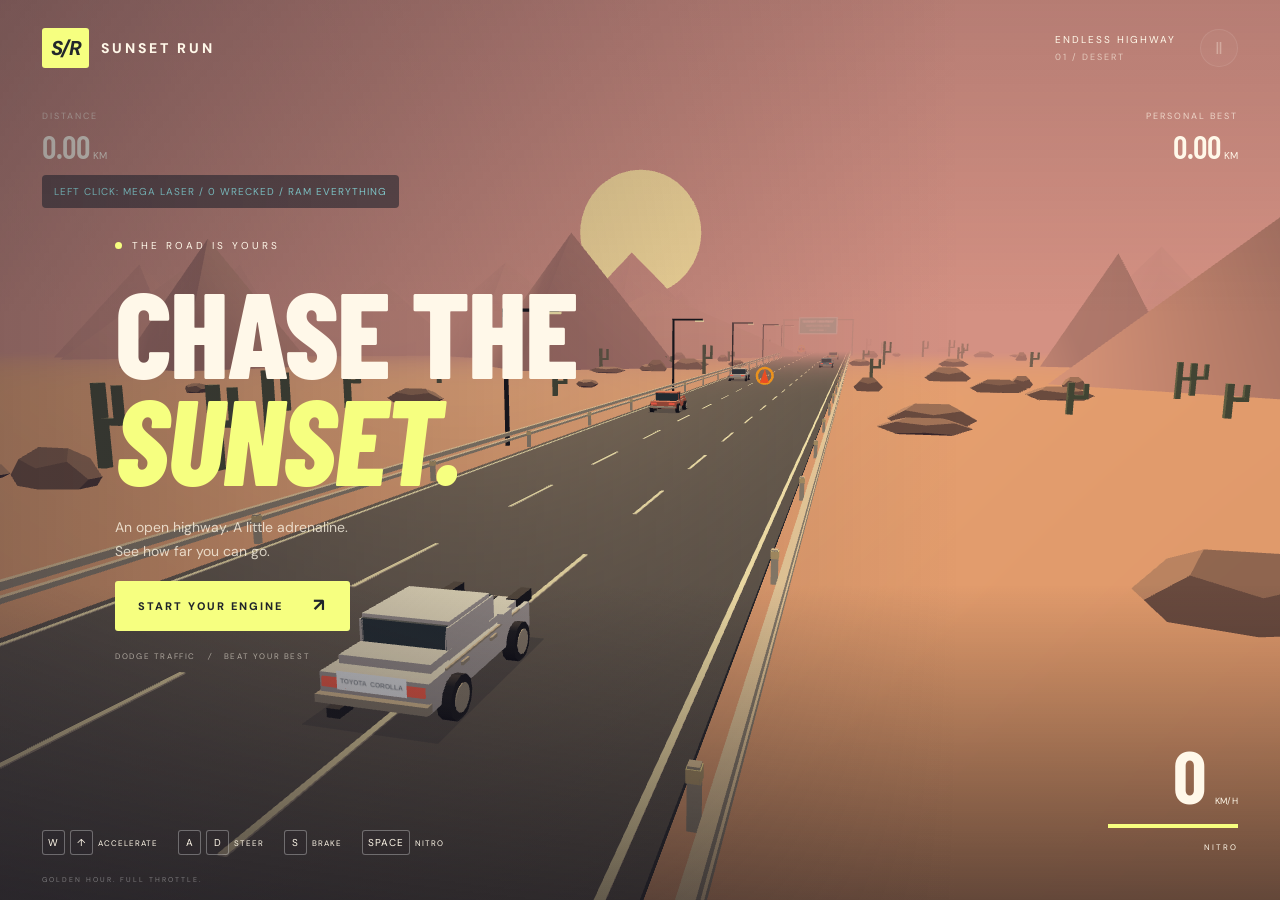
==== index.html @ 549eb11a "cool game" ====
<!doctype html>
<html lang="en">
<head>
  <meta charset="UTF-8">
  <meta name="viewport" content="width=device-width, initial-scale=1.0">
  <meta name="theme-color" content="#151720">
  <title>Sunset Run — Arcade racer</title>
  <link rel="stylesheet" href="style.css">
</head>
<body>
  <main id="game">
    <div id="scene" aria-label="Three dimensional highway racing game"></div>
    <header><a class="brand" href="./"><span class="brand-icon">S/R</span> SUNSET RUN</a><div class="edition">ENDLESS HIGHWAY <span>01 / DESERT</span></div><button id="pause" class="icon-button" aria-label="Pause game" disabled>Ⅱ</button></header>
    <div class="top-hud"><div><span class="label">DISTANCE</span><strong><span id="distance">0.00</span><small> KM</small></strong></div><div class="best"><span class="label">PERSONAL BEST</span><strong><span id="best">0.00</span><small> KM</small></strong></div></div>
    <div id="combat" class="combat">LEFT CLICK: MEGA LASER / RAM EVERYTHING</div>
    <button class="touch-laser" data-key="KeyF" aria-label="Fire lasers">FIRE LASERS</button>
    <section id="overlay" class="overlay" aria-labelledby="title">
      <div class="intro"><div class="eyebrow"><span></span> THE ROAD IS YOURS</div><h1 id="title">CHASE THE<br><em>SUNSET.</em></h1><p id="message">An open highway. A little adrenaline.<br>See how far you can go.</p><button id="start" class="start" disabled>LOADING ENGINE… <span>↗</span></button><div class="intro-hint">DODGE TRAFFIC <i> / </i> BEAT YOUR BEST</div></div>
    </section>
    <footer><div class="controls"><span><kbd>W</kbd><kbd>↑</kbd> ACCELERATE</span><span><kbd>A</kbd><kbd>D</kbd> STEER</span><span><kbd>S</kbd> BRAKE</span><span><kbd>SPACE</kbd> NITRO</span></div><div class="speed"><strong id="speed">0</strong><span>KM/H</span><div class="nitro-track"><div id="nitro"></div></div><small>NITRO</small></div></footer>
    <div class="touch-controls"><button data-key="ArrowLeft" aria-label="Steer left">←</button><button data-key="ArrowRight" aria-label="Steer right">→</button><button data-key="ArrowDown" aria-label="Brake">BRAKE</button><button data-key="Space" aria-label="Nitro">NITRO</button><button data-key="ArrowUp" aria-label="Accelerate">GO</button></div>
    <div class="corner-note">GOLDEN HOUR. FULL THROTTLE.</div>
  </main>
  <script src="three.min.js"></script>
  <script src="game.js"></script>
</body>
</html>
---- style.css ----
@import url('https://fonts.googleapis.com/css2?family=Barlow+Condensed:wght@600;700;800;900&family=DM+Sans:wght@400;500;600;700&display=swap');
.combat{position:absolute;top:175px;left:42px;z-index:2;font-size:10px;letter-spacing:1px;color:#9fffff;background:#20232d99;padding:10px 12px;border-radius:4px;pointer-events:none}.combat.on-fire{color:#fff0a0;background:#ba3c12cc}.touch-laser{display:none;position:absolute;bottom:88px;left:20px;z-index:4;padding:16px;color:#9fffff;background:#20232dcc;border:1px solid #9fffff;border-radius:8px;touch-action:none}@media(max-width:700px){.combat{top:145px;left:20px;font-size:8px;max-width:90%}.touch-laser{display:block}}
:root{font-family:'DM Sans',sans-serif;color:#fff8e9;background:#c98779;font-synthesis:none}*{box-sizing:border-box}body{margin:0;overflow:hidden}button,a{-webkit-tap-highlight-color:transparent}button{font:inherit;cursor:pointer}button:focus-visible,a:focus-visible{outline:3px solid #fff;outline-offset:5px}#game{height:100dvh;min-height:480px;position:relative;overflow:hidden}#scene{position:absolute;inset:0}canvas{display:block;width:100%;height:100%}#game:after{content:'';position:absolute;inset:0;pointer-events:none;background:linear-gradient(#221a292b,transparent 35%,transparent 65%,#17151b9e)}header{position:absolute;top:0;left:0;width:100%;padding:28px 42px;display:flex;align-items:center;gap:24px;z-index:3}.brand{color:inherit;text-decoration:none;letter-spacing:3px;font-weight:800;font-size:14px;display:flex;align-items:center;gap:12px}.brand-icon{background:#f6ff80;color:#23272b;font-style:italic;letter-spacing:-2px;font-size:20px;padding:7px 9px;border-radius:3px}.edition{margin-left:auto;font-size:10px;letter-spacing:2px}.edition span{display:block;color:#fff8e99c;margin-top:5px;font-size:9px}.icon-button{background:#ffffff15;border:1px solid #ffffff45;color:inherit;width:38px;height:38px;border-radius:50%}.icon-button:disabled{opacity:.35}.top-hud{position:absolute;top:110px;left:42px;right:42px;display:flex;justify-content:space-between;z-index:2}.label{display:block;font-size:9px;letter-spacing:2px;margin-bottom:5px;color:#fff8e9b3}.top-hud strong{font-family:'Barlow Condensed',sans-serif;font-size:32px;font-weight:600}.top-hud small{font:10px 'DM Sans',sans-serif}.best{text-align:right}.overlay{position:absolute;inset:0;z-index:2;display:flex;align-items:center;padding:50px 9%;background:linear-gradient(90deg,#23212b70,transparent 75%)}.overlay[hidden]{display:none}.intro{margin-top:0}.eyebrow{font-size:10px;letter-spacing:3px;display:flex;align-items:center;gap:10px}.eyebrow span{width:7px;height:7px;background:#f6ff80;border-radius:50%}h1{font-family:'Barlow Condensed',Impact,sans-serif;font-size:clamp(70px,9.5vw,144px);font-weight:800;line-height:.88;letter-spacing:-2px;margin:25px 0}h1 em{color:#f6ff80;font-style:italic}p{font-size:14px;line-height:1.7;color:#fff8e9c4}.start{margin-top:18px;border:0;border-radius:3px;background:#f6ff80;padding:18px 23px;color:#20252a;font-size:11px;font-weight:800;letter-spacing:2px;min-width:225px;display:flex;justify-content:space-between;gap:30px}.start:hover{background:#fcffbc;transform:translateY(-2px)}.start:disabled{opacity:.65;cursor:wait}.start span{font-size:18px;line-height:12px}.intro-hint{margin-top:20px;font-size:8px;letter-spacing:1.6px;color:#fff8e990}.intro-hint i{padding:0 8px}footer{position:absolute;bottom:45px;left:42px;right:42px;z-index:3;display:flex;align-items:flex-end;justify-content:space-between;pointer-events:none}.controls{display:flex;gap:20px;align-items:center;font-size:8px;letter-spacing:1px}.controls>span{display:flex;align-items:center;gap:5px}kbd{font:10px 'DM Sans',sans-serif;border:1px solid #ffffff50;background:#24202b25;padding:5px;min-width:23px;text-align:center;border-radius:3px}.speed{text-align:right}.speed strong{font-family:'Barlow Condensed',sans-serif;font-size:74px;line-height:1}.speed>span{font-size:9px;margin-left:8px}.nitro-track{width:130px;height:4px;background:#ffffff30;margin:12px 0 6px auto}#nitro{height:100%;width:100%;background:#f6ff80}.speed small{font-size:8px;letter-spacing:2px}.corner-note{position:absolute;bottom:16px;left:42px;z-index:3;font-size:7px;letter-spacing:2px;color:#ffffff60}.touch-controls{display:none;position:absolute;bottom:20px;left:16px;right:16px;z-index:4;gap:8px}.touch-controls button{touch-action:none;user-select:none;background:#25253099;color:white;border:1px solid #ffffff50;border-radius:8px;min-height:48px;flex:1;font-size:12px}.touch-controls button:active{background:#747848}@media(max-width:700px){header{padding:20px}.edition{display:none}header .icon-button{margin-left:auto}.top-hud{left:20px;right:20px;top:86px}.overlay{padding:25px}.intro{margin-top:-30px}h1{font-size:80px}.controls{display:none}footer{bottom:90px;right:20px;left:20px}.speed strong{font-size:48px}.corner-note{display:none}.touch-controls{display:flex}.intro-hint{font-size:7px}}@media(max-height:600px){h1{font-size:64px;margin:12px 0}.intro{margin-top:45px}.intro p{margin:8px 0}.start{margin-top:8px;padding:14px 20px}.intro-hint{margin-top:12px}.top-hud{top:85px}.controls{gap:9px}}
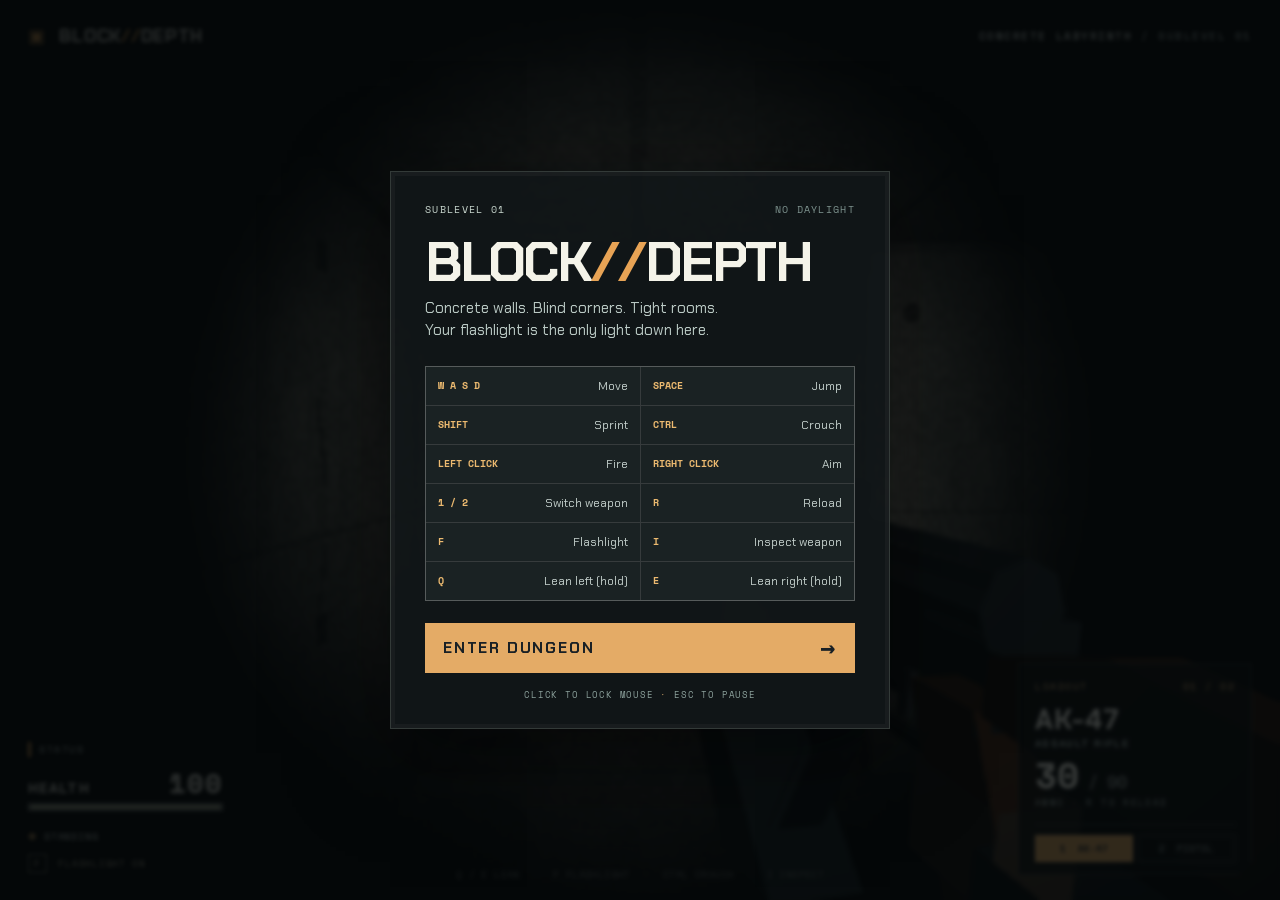
==== commit 4e462705: "Gun made, creepy hallway made" ====
--- a/index.html
+++ b/index.html
@@ -1,27 +1,74 @@
 <!doctype html>
 <html lang="en">
-<head>
-  <meta charset="UTF-8">
-  <meta name="viewport" content="width=device-width, initial-scale=1.0">
-  <meta name="theme-color" content="#151720">
-  <title>Sunset Run — Arcade racer</title>
-  <link rel="stylesheet" href="style.css">
-</head>
-<body>
-  <main id="game">
-    <div id="scene" aria-label="Three dimensional highway racing game"></div>
-    <header><a class="brand" href="./"><span class="brand-icon">S/R</span> SUNSET RUN</a><div class="edition">ENDLESS HIGHWAY <span>01 / DESERT</span></div><button id="pause" class="icon-button" aria-label="Pause game" disabled>Ⅱ</button></header>
-    <div class="top-hud"><div><span class="label">DISTANCE</span><strong><span id="distance">0.00</span><small> KM</small></strong></div><div class="best"><span class="label">PERSONAL BEST</span><strong><span id="best">0.00</span><small> KM</small></strong></div></div>
-    <div id="combat" class="combat">LEFT CLICK: MEGA LASER / RAM EVERYTHING</div>
-    <button class="touch-laser" data-key="KeyF" aria-label="Fire lasers">FIRE LASERS</button>
-    <section id="overlay" class="overlay" aria-labelledby="title">
-      <div class="intro"><div class="eyebrow"><span></span> THE ROAD IS YOURS</div><h1 id="title">CHASE THE<br><em>SUNSET.</em></h1><p id="message">An open highway. A little adrenaline.<br>See how far you can go.</p><button id="start" class="start" disabled>LOADING ENGINE… <span>↗</span></button><div class="intro-hint">DODGE TRAFFIC <i> / </i> BEAT YOUR BEST</div></div>
-    </section>
-    <footer><div class="controls"><span><kbd>W</kbd><kbd>↑</kbd> ACCELERATE</span><span><kbd>A</kbd><kbd>D</kbd> STEER</span><span><kbd>S</kbd> BRAKE</span><span><kbd>SPACE</kbd> NITRO</span></div><div class="speed"><strong id="speed">0</strong><span>KM/H</span><div class="nitro-track"><div id="nitro"></div></div><small>NITRO</small></div></footer>
-    <div class="touch-controls"><button data-key="ArrowLeft" aria-label="Steer left">←</button><button data-key="ArrowRight" aria-label="Steer right">→</button><button data-key="ArrowDown" aria-label="Brake">BRAKE</button><button data-key="Space" aria-label="Nitro">NITRO</button><button data-key="ArrowUp" aria-label="Accelerate">GO</button></div>
-    <div class="corner-note">GOLDEN HOUR. FULL THROTTLE.</div>
-  </main>
-  <script src="three.min.js"></script>
-  <script src="game.js"></script>
-</body>
+  <head>
+    <meta charset="UTF-8" />
+    <meta name="viewport" content="width=device-width, initial-scale=1.0" />
+    <meta name="theme-color" content="#171c23" />
+    <title>BLOCK//DEPTH</title>
+    <link rel="stylesheet" href="style.css" />
+    <link rel="stylesheet" href="dungeon.css" />
+  </head>
+  <body>
+    <main class="game-shell">
+      <canvas id="game" width="480" height="270" aria-label="Dark concrete dungeon lit by your flashlight"></canvas>
+      <div class="vignette" aria-hidden="true"></div>
+
+      <header class="top-bar">
+        <div class="brand"><span class="brand-mark">▣</span> BLOCK<span class="brand-slash">//</span>DEPTH</div>
+        <div class="session">CONCRETE LABYRINTH <span class="session-id">/ SUBLEVEL 01</span></div>
+      </header>
+
+      <div id="crosshair" class="crosshair" aria-hidden="true"><i></i><i></i><i></i><i></i><b></b></div>
+
+      <div class="left-rail">
+        <div class="rail-title">STATUS</div>
+        <div class="health-label"><span>HEALTH</span><strong id="health-value">100</strong></div>
+        <div class="health-track"><div id="health-fill"></div></div>
+        <div class="stance"><span class="stance-icon">◈</span> <span id="stance-value">STANDING</span></div>
+        <div class="flashlight-status"><kbd>F</kbd> <span id="flashlight-value">FLASHLIGHT ON</span></div>
+      </div>
+
+      <div class="bottom-center">Q / E LEAN <span>·</span> F FLASHLIGHT <span>·</span> CTRL CROUCH <span>·</span> I INSPECT</div>
+
+      <div class="weapon-panel">
+        <div class="weapon-top"><span>LOADOUT</span><span id="weapon-slot">01 / 02</span></div>
+        <div class="weapon-name" id="weapon-name">AK-47</div>
+        <div class="weapon-sub" id="weapon-sub">ASSAULT RIFLE</div>
+        <div class="ammo"><strong id="ammo-current">30</strong><span>/</span><span id="ammo-reserve">90</span></div>
+        <div class="ammo-caption" id="ammo-caption">AMMO <span>·</span> R TO RELOAD</div>
+        <div class="weapon-switch"><span id="slot-one" class="selected">1&nbsp; AK-47</span><span id="slot-two">2&nbsp; PISTOL</span></div>
+      </div>
+
+      <div id="toast" class="toast" role="status" aria-live="polite"></div>
+
+      <div id="overlay" class="overlay">
+        <div class="overlay-card">
+          <div class="eyebrow">SUBLEVEL 01 <span class="build">NO DAYLIGHT</span></div>
+          <h1>BLOCK<span>//</span>DEPTH</h1>
+          <p class="intro">Concrete walls. Blind corners. Tight rooms.<br>Your flashlight is the only light down here.</p>
+          <div class="control-grid">
+            <div><kbd>W A S D</kbd><span>Move</span></div>
+            <div><kbd>SPACE</kbd><span>Jump</span></div>
+            <div><kbd>SHIFT</kbd><span>Sprint</span></div>
+            <div><kbd>CTRL</kbd><span>Crouch</span></div>
+            <div><kbd>LEFT CLICK</kbd><span>Fire</span></div>
+            <div><kbd>RIGHT CLICK</kbd><span>Aim</span></div>
+            <div><kbd>1 / 2</kbd><span>Switch weapon</span></div>
+            <div><kbd>R</kbd><span>Reload</span></div>
+            <div><kbd>F</kbd><span>Flashlight</span></div>
+            <div><kbd>I</kbd><span>Inspect weapon</span></div>
+            <div><kbd>Q</kbd><span>Lean left (hold)</span></div>
+            <div><kbd>E</kbd><span>Lean right (hold)</span></div>
+          </div>
+          <button id="play-button" type="button">ENTER DUNGEON <span>→</span></button>
+          <p id="lock-error" role="alert" hidden></p>
+          <div class="overlay-foot">CLICK TO LOCK MOUSE <span>·</span> ESC TO PAUSE</div>
+        </div>
+      </div>
+    </main>
+    <script src="dungeon.js"></script>
+    <script src="weapon-models.js"></script>
+    <script src="combat-effects.js"></script>
+    <script src="main.js"></script>
+  </body>
 </html>
--- a/style.css
+++ b/style.css
@@ -1,3 +1,5 @@
-@import url('https://fonts.googleapis.com/css2?family=Barlow+Condensed:wght@600;700;800;900&family=DM+Sans:wght@400;500;600;700&display=swap');
-.combat{position:absolute;top:175px;left:42px;z-index:2;font-size:10px;letter-spacing:1px;color:#9fffff;background:#20232d99;padding:10px 12px;border-radius:4px;pointer-events:none}.combat.on-fire{color:#fff0a0;background:#ba3c12cc}.touch-laser{display:none;position:absolute;bottom:88px;left:20px;z-index:4;padding:16px;color:#9fffff;background:#20232dcc;border:1px solid #9fffff;border-radius:8px;touch-action:none}@media(max-width:700px){.combat{top:145px;left:20px;font-size:8px;max-width:90%}.touch-laser{display:block}}
-:root{font-family:'DM Sans',sans-serif;color:#fff8e9;background:#c98779;font-synthesis:none}*{box-sizing:border-box}body{margin:0;overflow:hidden}button,a{-webkit-tap-highlight-color:transparent}button{font:inherit;cursor:pointer}button:focus-visible,a:focus-visible{outline:3px solid #fff;outline-offset:5px}#game{height:100dvh;min-height:480px;position:relative;overflow:hidden}#scene{position:absolute;inset:0}canvas{display:block;width:100%;height:100%}#game:after{content:'';position:absolute;inset:0;pointer-events:none;background:linear-gradient(#221a292b,transparent 35%,transparent 65%,#17151b9e)}header{position:absolute;top:0;left:0;width:100%;padding:28px 42px;display:flex;align-items:center;gap:24px;z-index:3}.brand{color:inherit;text-decoration:none;letter-spacing:3px;font-weight:800;font-size:14px;display:flex;align-items:center;gap:12px}.brand-icon{background:#f6ff80;color:#23272b;font-style:italic;letter-spacing:-2px;font-size:20px;padding:7px 9px;border-radius:3px}.edition{margin-left:auto;font-size:10px;letter-spacing:2px}.edition span{display:block;color:#fff8e99c;margin-top:5px;font-size:9px}.icon-button{background:#ffffff15;border:1px solid #ffffff45;color:inherit;width:38px;height:38px;border-radius:50%}.icon-button:disabled{opacity:.35}.top-hud{position:absolute;top:110px;left:42px;right:42px;display:flex;justify-content:space-between;z-index:2}.label{display:block;font-size:9px;letter-spacing:2px;margin-bottom:5px;color:#fff8e9b3}.top-hud strong{font-family:'Barlow Condensed',sans-serif;font-size:32px;font-weight:600}.top-hud small{font:10px 'DM Sans',sans-serif}.best{text-align:right}.overlay{position:absolute;inset:0;z-index:2;display:flex;align-items:center;padding:50px 9%;background:linear-gradient(90deg,#23212b70,transparent 75%)}.overlay[hidden]{display:none}.intro{margin-top:0}.eyebrow{font-size:10px;letter-spacing:3px;display:flex;align-items:center;gap:10px}.eyebrow span{width:7px;height:7px;background:#f6ff80;border-radius:50%}h1{font-family:'Barlow Condensed',Impact,sans-serif;font-size:clamp(70px,9.5vw,144px);font-weight:800;line-height:.88;letter-spacing:-2px;margin:25px 0}h1 em{color:#f6ff80;font-style:italic}p{font-size:14px;line-height:1.7;color:#fff8e9c4}.start{margin-top:18px;border:0;border-radius:3px;background:#f6ff80;padding:18px 23px;color:#20252a;font-size:11px;font-weight:800;letter-spacing:2px;min-width:225px;display:flex;justify-content:space-between;gap:30px}.start:hover{background:#fcffbc;transform:translateY(-2px)}.start:disabled{opacity:.65;cursor:wait}.start span{font-size:18px;line-height:12px}.intro-hint{margin-top:20px;font-size:8px;letter-spacing:1.6px;color:#fff8e990}.intro-hint i{padding:0 8px}footer{position:absolute;bottom:45px;left:42px;right:42px;z-index:3;display:flex;align-items:flex-end;justify-content:space-between;pointer-events:none}.controls{display:flex;gap:20px;align-items:center;font-size:8px;letter-spacing:1px}.controls>span{display:flex;align-items:center;gap:5px}kbd{font:10px 'DM Sans',sans-serif;border:1px solid #ffffff50;background:#24202b25;padding:5px;min-width:23px;text-align:center;border-radius:3px}.speed{text-align:right}.speed strong{font-family:'Barlow Condensed',sans-serif;font-size:74px;line-height:1}.speed>span{font-size:9px;margin-left:8px}.nitro-track{width:130px;height:4px;background:#ffffff30;margin:12px 0 6px auto}#nitro{height:100%;width:100%;background:#f6ff80}.speed small{font-size:8px;letter-spacing:2px}.corner-note{position:absolute;bottom:16px;left:42px;z-index:3;font-size:7px;letter-spacing:2px;color:#ffffff60}.touch-controls{display:none;position:absolute;bottom:20px;left:16px;right:16px;z-index:4;gap:8px}.touch-controls button{touch-action:none;user-select:none;background:#25253099;color:white;border:1px solid #ffffff50;border-radius:8px;min-height:48px;flex:1;font-size:12px}.touch-controls button:active{background:#747848}@media(max-width:700px){header{padding:20px}.edition{display:none}header .icon-button{margin-left:auto}.top-hud{left:20px;right:20px;top:86px}.overlay{padding:25px}.intro{margin-top:-30px}h1{font-size:80px}.controls{display:none}footer{bottom:90px;right:20px;left:20px}.speed strong{font-size:48px}.corner-note{display:none}.touch-controls{display:flex}.intro-hint{font-size:7px}}@media(max-height:600px){h1{font-size:64px;margin:12px 0}.intro{margin-top:45px}.intro p{margin:8px 0}.start{margin-top:8px;padding:14px 20px}.intro-hint{margin-top:12px}.top-hud{top:85px}.controls{gap:9px}}
+@import url('https://fonts.googleapis.com/css2?family=Chakra+Petch:wght@400;500;600;700&family=Space+Mono:wght@400;700&display=swap');
+
+#lock-error{margin:12px 0 0;color:#f2bd83;font-size:13px;line-height:1.5}#play-button:disabled{opacity:.6;cursor:wait}#game:focus{outline:none}
+
+:root{font-family:'Chakra Petch',Arial,sans-serif;color:#f4f3e9;background:#11151b;font-synthesis:none}*{box-sizing:border-box}html,body{margin:0;width:100%;height:100%;overflow:hidden}button{font:inherit}.game-shell{position:relative;width:100vw;height:100vh;overflow:hidden;background:#a7b7bd;user-select:none}#game{display:block;width:100%;height:100%;object-fit:cover;image-rendering:pixelated}.vignette{position:absolute;inset:0;pointer-events:none;background:radial-gradient(ellipse at 50% 48%,transparent 48%,rgba(13,18,23,.5) 100%)}.top-bar{position:absolute;top:0;left:0;right:0;display:flex;justify-content:space-between;align-items:center;padding:24px 28px;background:linear-gradient(#111820a8,transparent);letter-spacing:.13em;font-size:13px;font-weight:700}.brand{font-size:18px;letter-spacing:.04em}.brand-mark{color:#e7a355;margin-right:8px}.brand-slash,h1 span{color:#e7a355}.session{font-family:'Space Mono',monospace;font-size:11px;letter-spacing:.14em;color:#e1e8e4}.session-id{color:#9eaaa8}.live-dot{display:inline-block;width:7px;height:7px;margin-right:9px;background:#baf05d;box-shadow:0 0 10px #baf05d}.target-tag{position:absolute;top:26%;left:50%;transform:translateX(-50%);padding:7px 10px;background:#171e21c9;border:1px solid #ffffff45;font-family:'Space Mono',monospace;font-size:10px;white-space:nowrap;letter-spacing:.07em;opacity:0;transition:opacity .2s}.target-tag.visible{opacity:1}.target-tag span:last-child{color:#d8f37b;margin-left:9px}.target-diamond{color:#f6aa5e!important;margin:0 5px 0 0!important}.crosshair{position:absolute;left:50%;top:50%;width:32px;height:32px;transform:translate(-50%,-50%);pointer-events:none;transition:transform .15s}.crosshair i,.crosshair b{position:absolute;background:#f7f8eb;box-shadow:0 1px 2px #10151d}.crosshair i:nth-child(1){width:2px;height:6px;left:15px;top:0}.crosshair i:nth-child(2){width:2px;height:6px;left:15px;bottom:0}.crosshair i:nth-child(3){height:2px;width:6px;left:0;top:15px}.crosshair i:nth-child(4){height:2px;width:6px;right:0;top:15px}.crosshair b{width:2px;height:2px;left:15px;top:15px}.crosshair.aiming{transform:translate(-50%,-50%) scale(.55)}.hit-marker{position:absolute;left:50%;top:50%;transform:translate(-50%,-55%);font:700 37px Arial,sans-serif;color:#f6e889;text-shadow:0 0 8px #e56336;opacity:0;pointer-events:none}.hit-marker.show{opacity:1}.left-rail{position:absolute;left:28px;bottom:30px;width:195px;text-shadow:0 1px 3px #111}.rail-title,.weapon-top,.ammo-caption{font-family:'Space Mono',monospace;font-size:10px;letter-spacing:.15em;color:#c7d2cf}.rail-title{border-left:3px solid #dd9b52;padding-left:8px;margin-bottom:13px}.health-label{display:flex;justify-content:space-between;align-items:end;font-size:14px;font-weight:700;letter-spacing:.08em}.health-label strong{font:700 27px 'Space Mono',monospace;line-height:1}.health-track{margin-top:6px;height:8px;padding:1px;border:1px solid #ffffff90;background:#131a1ebd}.health-track div{height:100%;width:100%;background:#c4ed77;box-shadow:0 0 12px #c4ed77a8}.stance{margin-top:13px;color:#dee6e3;font:10px 'Space Mono',monospace;letter-spacing:.08em}.stance-icon{color:#dfaa68;font-size:14px}.bottom-center{position:absolute;bottom:18px;left:50%;transform:translateX(-50%);white-space:nowrap;color:#e2e9e6ad;font:10px 'Space Mono',monospace;letter-spacing:.04em;text-shadow:0 1px 3px #111}.bottom-center span{color:#dca362;padding:0 7px}.weapon-panel{position:absolute;right:28px;bottom:25px;width:234px;padding:15px 16px 12px;background:#141c21e3;border:1px solid #dbe6dc4d;box-shadow:0 10px 30px #0005;clip-path:polygon(0 0,100% 0,100% calc(100% - 13px),calc(100% - 13px) 100%,0 100%)}.weapon-top{display:flex;justify-content:space-between;color:#d8ae76}.weapon-name{margin-top:12px;font-size:28px;font-weight:700;letter-spacing:.04em;line-height:1}.weapon-sub{color:#aebfba;letter-spacing:.13em;font-size:10px;font-weight:700;margin-top:3px}.ammo{display:flex;align-items:baseline;gap:9px;margin-top:7px;font-family:'Space Mono',monospace}.ammo strong{font-size:36px;line-height:1}.ammo span{font-size:17px;color:#b0bab7}.ammo-caption{margin-top:2px;color:#aebfba;font-size:9px}.ammo-caption span{color:#d9a65d}.weapon-switch{display:flex;gap:5px;margin-top:15px;border-top:1px solid #ffffff25;padding-top:10px;font:9px 'Space Mono',monospace}.weapon-switch span{flex:1;padding:6px 4px;text-align:center;color:#a5b3b0;border:1px solid #ffffff2d}.weapon-switch span.selected{background:#d6a15d;color:#192025;border-color:#e5b575;font-weight:700}.toast{position:absolute;top:16%;left:50%;transform:translateX(-50%);font:700 13px 'Space Mono',monospace;letter-spacing:.12em;color:#f3d68e;text-shadow:0 2px 7px #111;opacity:0;transition:opacity .2s}.toast.visible{opacity:1}.overlay{position:absolute;inset:0;display:grid;place-items:center;background:linear-gradient(120deg,#111820e6,#141e23cf);backdrop-filter:blur(4px)}.overlay.hidden{display:none}.overlay-card{width:min(500px,calc(100vw - 40px));padding:30px 34px 27px;background:#1a2529;border:1px solid #b8cac156;box-shadow:0 24px 90px #0008, inset 0 0 0 4px #ffffff08}.eyebrow{font:10px 'Space Mono',monospace;color:#c9d7cf;letter-spacing:.13em;display:flex;align-items:center}.eyebrow .live-dot{margin-right:9px}.build{margin-left:auto;color:#7e938f}h1{font-size:clamp(36px,7vw,55px);line-height:1;margin:18px 0 8px;letter-spacing:-.04em}.intro{color:#bac9c4;font-size:15px;line-height:1.45;margin:0 0 24px}.control-grid{display:grid;grid-template-columns:1fr 1fr;gap:1px;background:#ffffff29;border:1px solid #ffffff29}.control-grid div{display:flex;align-items:center;justify-content:space-between;gap:8px;padding:11px 12px;background:#202e31}.control-grid kbd{color:#ecba70;font:700 10px 'Space Mono',monospace;white-space:nowrap}.control-grid span{color:#c3cfcb;font-size:12px}#play-button{width:100%;margin-top:22px;padding:15px 18px;display:flex;justify-content:space-between;align-items:center;border:0;background:#e4ab66;color:#192025;font-weight:700;font-size:15px;letter-spacing:.12em;cursor:pointer}#play-button:hover{background:#f4c080}#play-button span{font-size:22px;line-height:0}.overlay-foot{text-align:center;margin-top:15px;color:#8da29d;font:9px 'Space Mono',monospace;letter-spacing:.09em}.overlay-foot span{color:#c89f66}@media(max-width:700px){.top-bar{padding:14px}.brand{font-size:14px}.session{font-size:8px}.left-rail{left:13px;bottom:12px;width:120px}.health-label strong{font-size:20px}.weapon-panel{right:11px;bottom:11px;width:165px;padding:10px}.weapon-name{font-size:23px}.ammo strong{font-size:28px}.bottom-center{display:none}.overlay-card{padding:22px}.control-grid div{padding:9px 7px}.control-grid span{font-size:10px}.control-grid kbd{font-size:9px}}
--- a/dungeon.css
+++ b/dungeon.css
@@ -0,0 +1,12 @@
+body .game-shell { background: #000; }
+.game-shell .top-bar { background: linear-gradient(#000b, transparent); opacity: .7; }
+.game-shell .vignette { background: radial-gradient(ellipse at center, transparent 38%, #0008 100%); }
+.game-shell .weapon-panel { background: #090b0cbd; border-color: #8a918543; box-shadow: none; }
+.game-shell .left-rail { opacity: .8; }
+.game-shell .health-track div { background: #bbc1a1; box-shadow: none; }
+.game-shell .overlay { background: #06090bc9; backdrop-filter: blur(2px); }
+.game-shell .overlay-card { background: #111719f2; border-color: #808b804f; }
+.game-shell .control-grid div { background: #1a2223; }
+.game-shell .bottom-center { opacity: .55; }
+.flashlight-status { margin-top: 12px; font: 9px 'Space Mono', monospace; letter-spacing: .08em; color: #c5bea6; }
+.flashlight-status kbd { padding: 2px 5px; margin-right: 5px; border: 1px solid #797969; font: inherit; }
